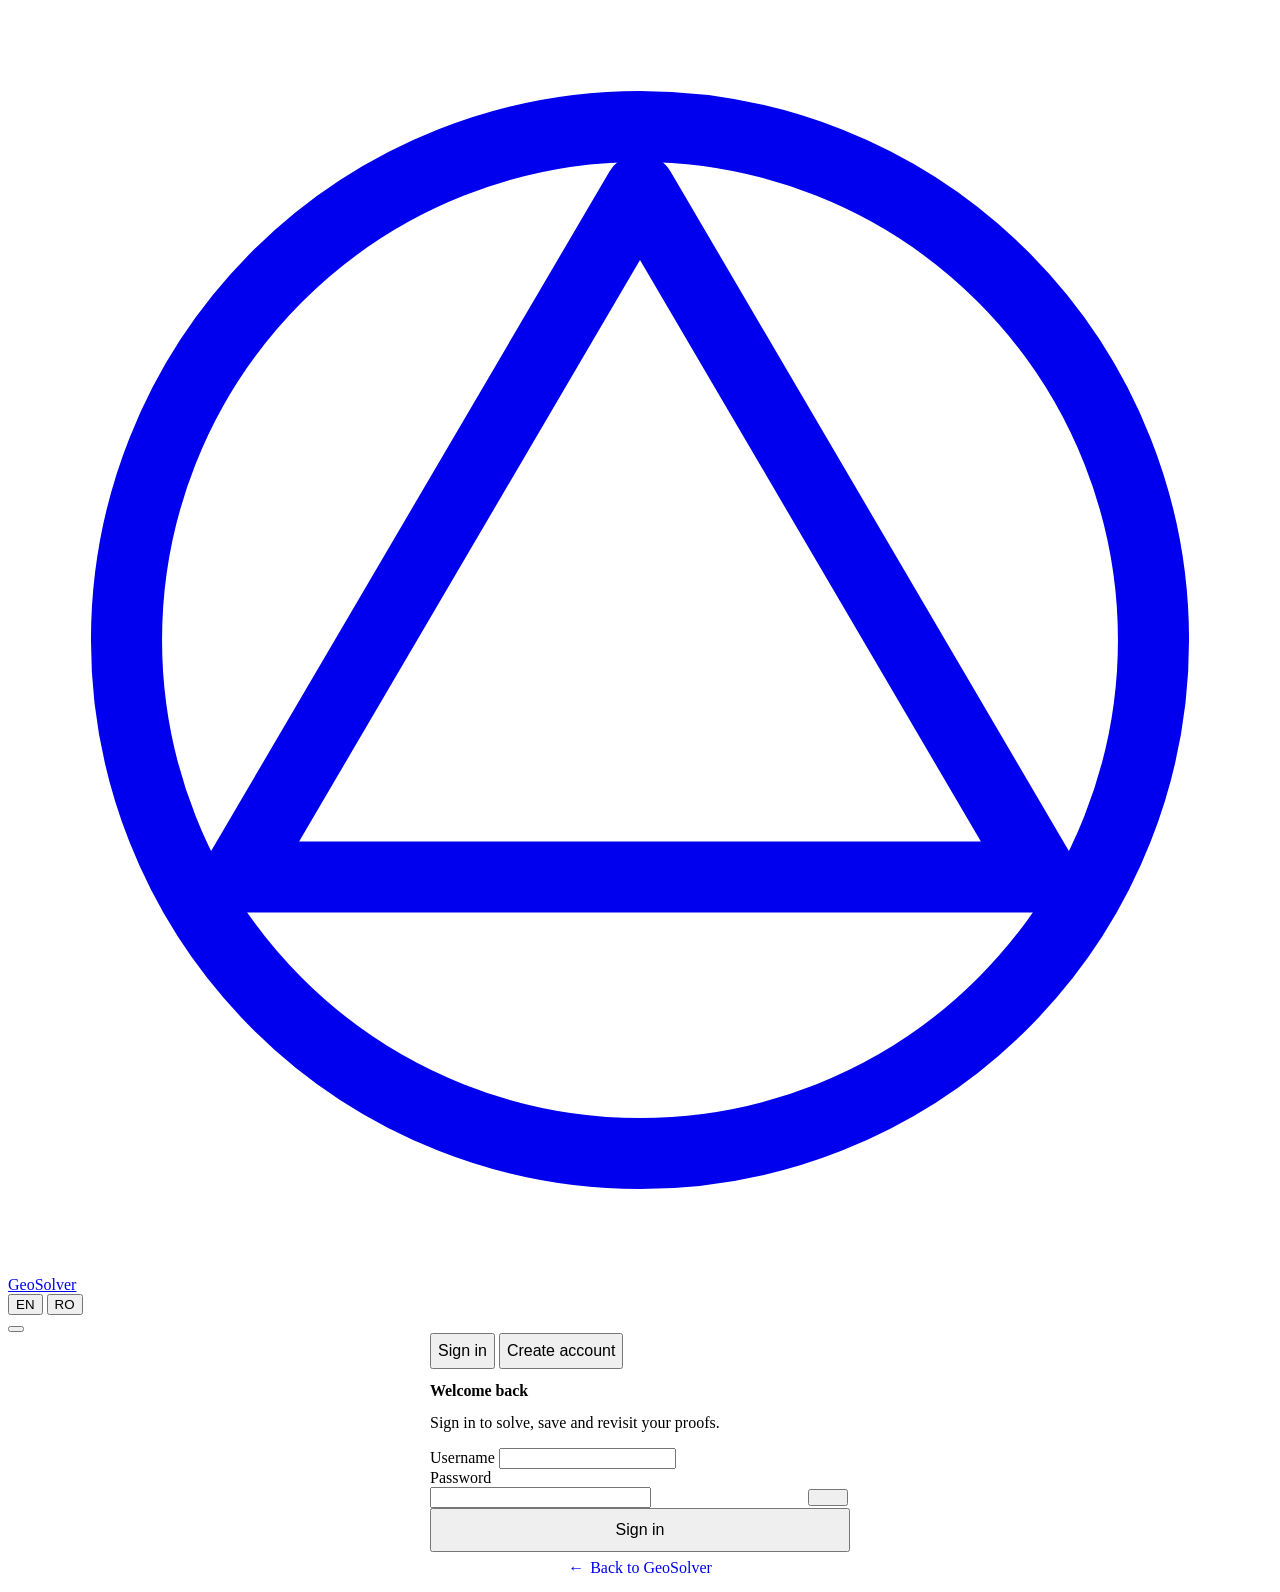
==== ag-studio/assets/auth.html @ deb3b7c5 "Merge branch 'wf/iph-layout' into wf/release-iphone" ====
<!DOCTYPE html>
<html lang="en">
<head>
<meta charset="utf-8">
<meta name="viewport" content="width=device-width, initial-scale=1, viewport-fit=cover">
<meta name="theme-color" media="(prefers-color-scheme: light)" content="#f7f7f5">
<meta name="theme-color" media="(prefers-color-scheme: dark)" content="#121417">
<meta name="color-scheme" content="light dark">
<meta name="i18n-title" content="auth.doctitle">
<script>(function(){var d=document.documentElement;try{var t=localStorage.getItem('theme');if(t==='light'||t==='dark')d.setAttribute('data-theme',t);var l=localStorage.getItem('lang');if(!l){var m=document.cookie.match(/(?:^|;\s*)lang=(en|ro)\b/);if(m)l=m[1];}if(!l){var a=navigator.languages||[navigator.language||''];for(var i=0;i<a.length&&!l;i++){var p=String(a[i]).slice(0,2).toLowerCase();if(p==='ro'||p==='en')l=p;}}if(l==='ro'){d.lang='ro';d.setAttribute('data-lang','ro');d.classList.add('i18n-pending');setTimeout(function(){d.classList.remove('i18n-pending');},800);}}catch(e){}})();</script>
<title>Sign in · GeoSolver</title>
<link rel="manifest" href="/manifest.webmanifest">
<link rel="icon" href="/favicon.svg" type="image/svg+xml">
<link rel="apple-touch-icon" href="/apple-touch-icon.png">
<meta name="apple-mobile-web-app-title" content="GeoSolver">
<meta name="apple-mobile-web-app-capable" content="yes">
<meta name="mobile-web-app-capable" content="yes">
<meta name="apple-mobile-web-app-status-bar-style" content="default">
<!--pwa-splash-->
<link rel="preload" href="/assets/fonts/inter.woff2" as="font" type="font/woff2" crossorigin>
<link rel="stylesheet" href="/assets/app.css">
<style>
  .auth-page { min-height: var(--vh-dyn); display: grid; grid-template-rows: auto 1fr auto; }
  .auth-main { display: grid; justify-items: center; align-content: start; padding: clamp(24px, 9vh, 96px) max(var(--s4), var(--sai-r)) max(var(--s6), var(--sai-b)) max(var(--s4), var(--sai-l)); gap: var(--s5); }
  .auth-card { width: min(100%, 420px); padding: var(--s5); display: grid; gap: var(--s4); }
  .auth-card .tabs { width: 100%; }
  .auth-card .tabs > button { flex: 1; min-height: 36px; font-size: var(--fs-14); }
  .auth-card h1 { font-family: var(--font-math); font-size: var(--fs-25); font-weight: 600; letter-spacing: -0.005em; }
  .auth-card .sub { color: var(--text-2); margin-top: 4px; text-wrap: balance; }
  .auth-form { display: grid; gap: var(--s4); }
  .pw-wrap { position: relative; }
  .pw-wrap .input { padding-right: 46px; }
  .pw-toggle { position: absolute; right: 2px; top: 2px; width: 40px; height: calc(100% - 4px); }
  .field-msg { min-height: 1.25rem; font-size: var(--fs-13); color: var(--text-2); display: flex; gap: 6px; align-items: center; }
  .field-msg:empty { display: none; }
  .auth-form .field { gap: 6px; }
  .field-msg.is-err { color: var(--false); }
  .field-msg.is-ok { color: var(--proved); }
  .field-msg svg { width: 14px; height: 14px; flex: none; }
  .form-msg:empty { display: none; }
  .form-msg .banner { animation: rise 160ms ease-out; }
  .form-msg .banner { margin: 0; }
  .auth-submit { width: 100%; min-height: 44px; font-size: var(--fs-16); }
  .auth-submit .spinner { width: 16px; height: 16px; }
  .back { font-size: var(--fs-14); display: inline-flex; gap: 6px; align-items: center; text-decoration: none; min-height: 32px; }
  @media (hover: hover) { .back:hover { text-decoration: underline; } }
  .back:active { text-decoration: underline; }
  @media (max-width: 480px) { .auth-card { padding: var(--s4); } }
  @media (pointer: coarse) { .auth-card .tabs > button { min-height: 38px; } .back { min-height: 44px; } .pw-toggle { width: 44px; } .pw-toggle::after { content: ""; position: absolute; inset: -2px 0; } .pw-wrap .input { padding-right: 50px; } }
</style>
<script src="/assets/i18n.js"></script>
</head>
<body>
<div class="auth-page">
  <header class="site-header roomy">
    <div class="inner">
      <a class="wordmark" href="/" data-i18n-attr="aria-label:nav.home" aria-label="GeoSolver home">
        <svg viewBox="0 0 32 32" aria-hidden="true"><circle cx="16" cy="16" r="13" fill="none" stroke="currentColor" stroke-width="1.8"/><path d="M16 4.6 26.2 22H5.8Z" fill="none" stroke="currentColor" stroke-width="1.8" stroke-linejoin="round"/></svg>
        <span>GeoSolver</span>
      </a>
      <div class="spacer"></div>
      <div class="header-tools">
        <div class="seg lang-seg" role="group" data-i18n-attr="aria-label:lang.label" aria-label="Language">
          <button type="button" data-lang-set="en" aria-pressed="true" lang="en">EN</button>
          <button type="button" data-lang-set="ro" aria-pressed="false" lang="ro">RO</button>
        </div>
        <button type="button" class="icon-btn" data-theme-toggle aria-label="Color theme"></button>
      </div>
    </div>
  </header>
  <main class="auth-main" id="main">
    <section class="auth-card card" aria-labelledby="heading">
      <div class="seg tabs" role="tablist" data-i18n-attr="aria-label:auth.tabs" aria-label="Sign in or create an account">
        <button type="button" role="tab" id="tab-login" aria-selected="true" aria-controls="form" tabindex="0" data-i18n="nav.signin">Sign in</button>
        <button type="button" role="tab" id="tab-register" aria-selected="false" aria-controls="form" tabindex="-1" data-i18n="nav.create">Create account</button>
      </div>
      <div>
        <h1 id="heading">Welcome back</h1>
        <p class="sub" id="subhead">Sign in to solve, save and revisit your proofs.</p>
      </div>
      <form class="auth-form" id="form" role="tabpanel" aria-labelledby="heading" novalidate>
        <div class="field">
          <label for="username" data-i18n="auth.username">Username</label>
          <input class="input" id="username" name="username" autocomplete="username" autocapitalize="off" autocorrect="off" spellcheck="false" enterkeyhint="next" maxlength="32" required aria-describedby="user-msg">
          <p class="field-msg" id="user-msg"></p>
        </div>
        <div class="field">
          <label for="password" data-i18n="auth.password">Password</label>
          <div class="pw-wrap">
            <input class="input" id="password" name="password" type="password" autocomplete="current-password" enterkeyhint="go" maxlength="128" required aria-describedby="pass-msg">
            <button type="button" class="icon-btn pw-toggle" id="pw-toggle" aria-pressed="false" data-i18n-attr="aria-label:auth.show;title:auth.show" aria-label="Show password" aria-controls="password"></button>
          </div>
          <p class="field-msg" id="pass-msg"></p>
        </div>
        <div class="form-msg" id="form-msg"></div>
        <button type="submit" class="btn btn-primary auth-submit" id="submit">Sign in</button>
      </form>
    </section>
    <a class="back" href="/"><span aria-hidden="true">←</span><span data-i18n="nav.back">Back to GeoSolver</span></a>
  </main>
  <div></div>
</div>
<script src="/assets/site.js"></script>
<script src="/assets/auth.js"></script>
</body>
</html>
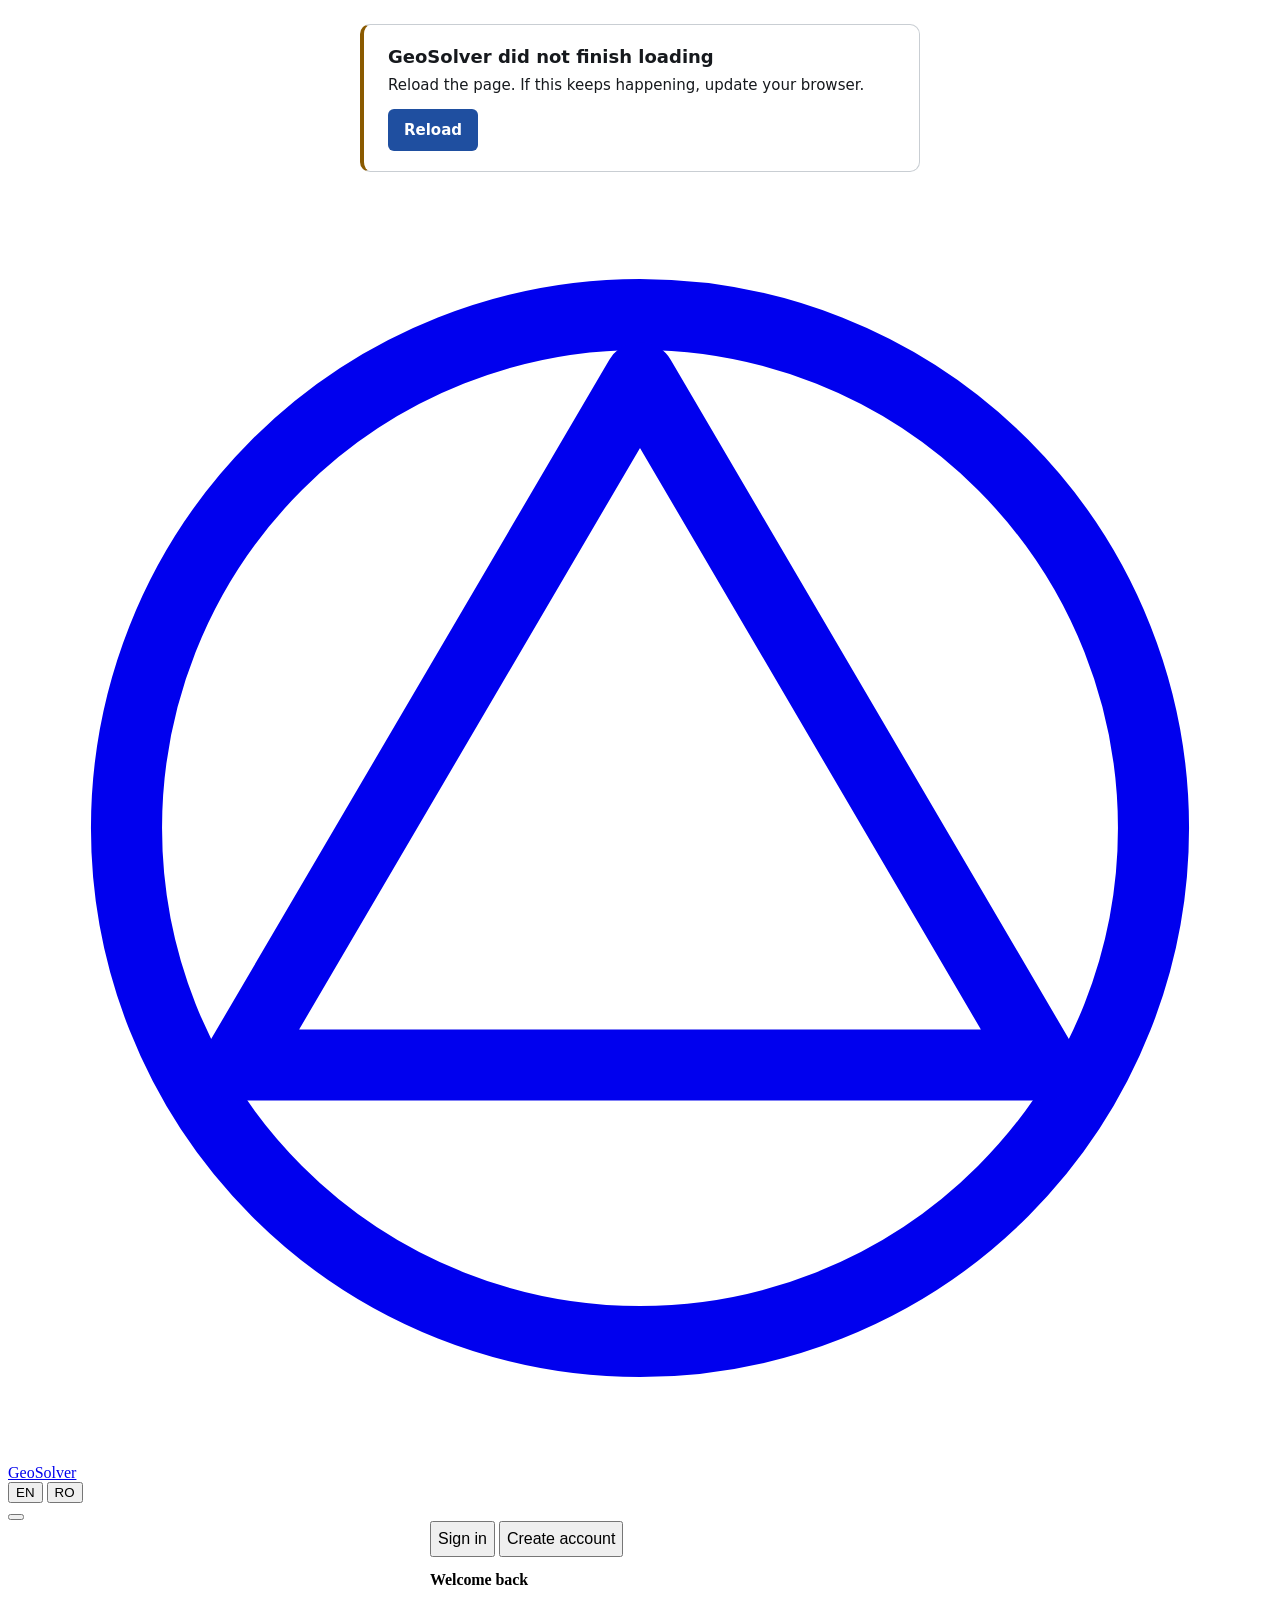
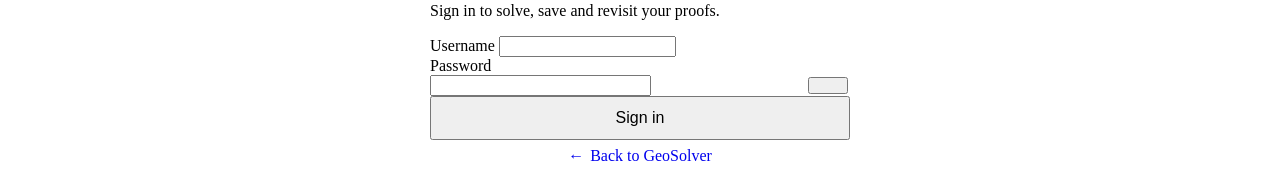
==== commit 9b3f1bd3: "ag-studio: browser baseline (Safari 15.4 / Chrome 100 / Firefox 100 / Samsung 17), old-browser and n" ====
--- a/ag-studio/assets/auth.html
+++ b/ag-studio/assets/auth.html
@@ -8,6 +8,26 @@
 <meta name="color-scheme" content="light dark">
 <meta name="i18n-title" content="auth.doctitle">
 <script>(function(){var d=document.documentElement;try{var t=localStorage.getItem('theme');if(t==='light'||t==='dark')d.setAttribute('data-theme',t);var l=localStorage.getItem('lang');if(!l){var m=document.cookie.match(/(?:^|;\s*)lang=(en|ro)\b/);if(m)l=m[1];}if(!l){var a=navigator.languages||[navigator.language||''];for(var i=0;i<a.length&&!l;i++){var p=String(a[i]).slice(0,2).toLowerCase();if(p==='ro'||p==='en')l=p;}}if(l==='ro'){d.lang='ro';d.setAttribute('data-lang','ro');d.classList.add('i18n-pending');setTimeout(function(){d.classList.remove('i18n-pending');},800);}}catch(e){}})();</script>
+<script>(function(){var w=window,r=document.documentElement,ok=false;try{var C=w.CSS;ok=!!(w.fetch&&w.Promise&&w.Map&&w.Set&&w.WeakMap&&w.AbortController&&w.ResizeObserver&&w.IntersectionObserver&&w.PointerEvent&&w.Intl&&Intl.PluralRules&&Intl.RelativeTimeFormat&&w.matchMedia&&Element.prototype.closest&&C&&C.supports&&C.supports("--gs","0")&&C.supports("display","grid")&&C.supports("aspect-ratio","1 / 1"));}catch(e){}if(!ok){r.className=r.className.replace("i18n-pending","")+" gs-old";return;}w.addEventListener("load",function(){if(!(w.GS&&w.GS.booted))r.className+=" gs-fail";});})();</script>
+<style>
+  .gs-note { display: none; box-sizing: border-box; max-width: 560px; margin: 24px auto; padding: 20px 24px; border: 1px solid #c9ced3; border-left: 4px solid #8a5a00; border-radius: 10px; background: #fff; color: #16191d; font: 15px/1.5 system-ui, -apple-system, "Segoe UI", Roboto, Arial, sans-serif; text-align: left; }
+  .gs-note h2 { margin: 0 0 6px; font-size: 18px; line-height: 1.3; font-weight: 600; }
+  .gs-note p { margin: 0; }
+  .gs-note a { display: inline-block; margin-top: 12px; padding: 10px 16px; border-radius: 6px; background: #1f4fa0; color: #fff; text-decoration: none; font-weight: 600; }
+  .gs-old #gs-old, .gs-fail #gs-fail, .gs-show { display: block; }
+  .gs-old body { background: #f7f7f5; }
+  .gs-old body > :not(#gs-old) { display: none !important; }
+  html[lang="ro"] .gs-note:not(.gs-both) [lang="en"], html:not([lang="ro"]) .gs-note:not(.gs-both) [lang="ro"] { display: none; }
+  .gs-both [lang="ro"] { margin-top: 12px; padding-top: 12px; border-top: 1px solid #dadcd8; }
+  @media (prefers-color-scheme: dark) {
+    .gs-note { background: #1a1d21; color: #e8eaed; border-color: #3d444b; border-left-color: #f2c063; }
+    .gs-note a { background: #8db2e8; color: #0e1218; }
+    .gs-old body { background: #121417; }
+    .gs-both [lang="ro"] { border-top-color: #3d444b; }
+  }
+  @media (max-width: 600px) { .gs-note { margin: 16px; } }
+</style>
+<noscript><style>body > :not(noscript) { display: none !important; }</style></noscript>
 <title>Sign in · GeoSolver</title>
 <link rel="manifest" href="/manifest.webmanifest">
 <link rel="icon" href="/favicon.svg" type="image/svg+xml">
@@ -51,6 +71,9 @@
 <script src="/assets/i18n.js"></script>
 </head>
 <body>
+<div class="gs-note" id="gs-old" role="alert"><div lang="en"><h2>This browser is too old for GeoSolver</h2><p>Update it to Safari 15.4, Chrome 100, Firefox 100, Samsung Internet 17 or newer, or open this page in another browser.</p></div><div lang="ro"><h2>Acest browser este prea vechi pentru GeoSolver</h2><p>Actualizează-⁠l la Safari 15.4, Chrome 100, Firefox 100, Samsung Internet 17 sau mai nou, ori deschide pagina în alt browser.</p></div></div>
+<div class="gs-note" id="gs-fail" role="alert"><div lang="en"><h2>GeoSolver did not finish loading</h2><p>Reload the page. If this keeps happening, update your browser.</p><a href="">Reload</a></div><div lang="ro"><h2>GeoSolver nu s-⁠a încărcat complet</h2><p>Reîncarcă pagina. Dacă se repetă, actualizează browserul.</p><a href="">Reîncarcă</a></div></div>
+<noscript><div class="gs-note gs-show gs-both" role="alert"><div lang="en"><h2>GeoSolver needs JavaScript</h2><p>Turn JavaScript on in your browser settings, then reload this page.</p></div><div lang="ro"><h2>GeoSolver are nevoie de JavaScript</h2><p>Activează JavaScript în setările browserului, apoi reîncarcă pagina.</p></div></div></noscript>
 <div class="auth-page">
   <header class="site-header roomy">
     <div class="inner">
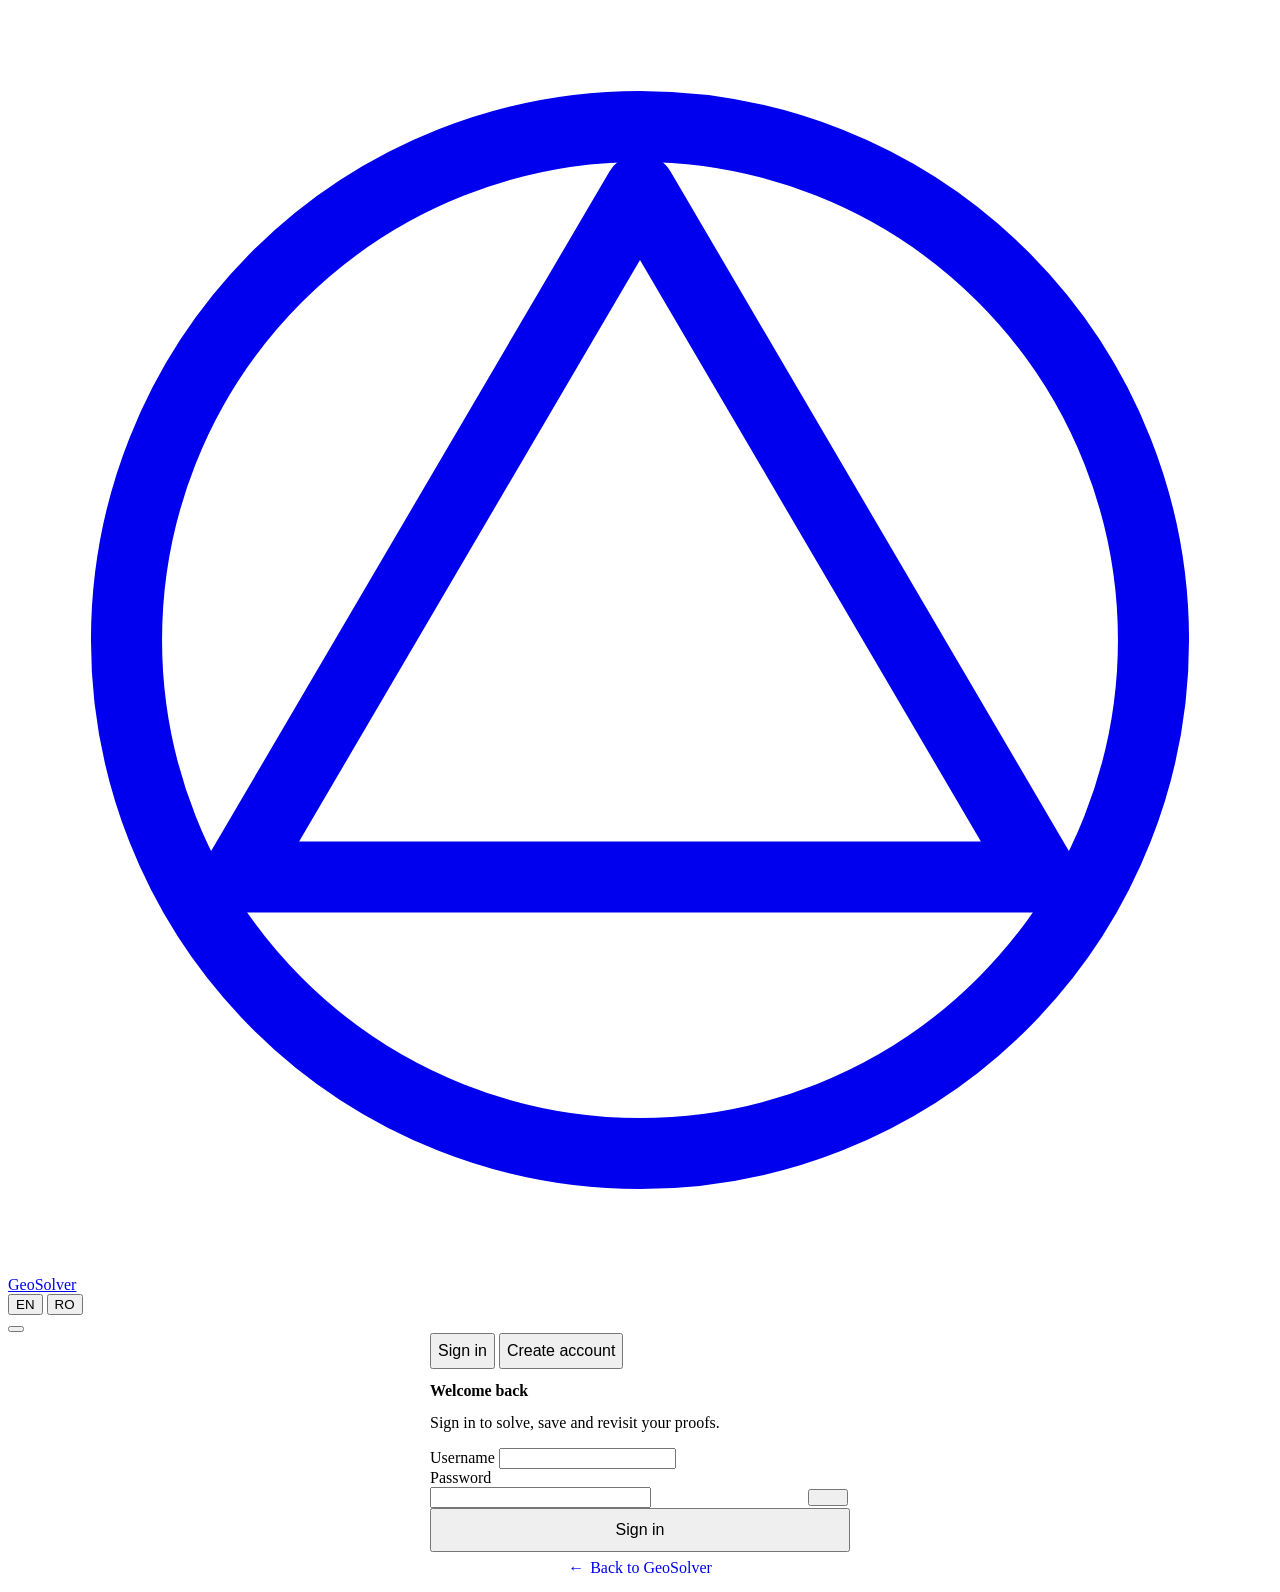
==== commit 5f594b72: "ag-studio: Android phones, Fold cover screen and page zoom - Back button: the history drawer and the" ====
--- a/ag-studio/assets/auth.html
+++ b/ag-studio/assets/auth.html
@@ -8,26 +8,6 @@
 <meta name="color-scheme" content="light dark">
 <meta name="i18n-title" content="auth.doctitle">
 <script>(function(){var d=document.documentElement;try{var t=localStorage.getItem('theme');if(t==='light'||t==='dark')d.setAttribute('data-theme',t);var l=localStorage.getItem('lang');if(!l){var m=document.cookie.match(/(?:^|;\s*)lang=(en|ro)\b/);if(m)l=m[1];}if(!l){var a=navigator.languages||[navigator.language||''];for(var i=0;i<a.length&&!l;i++){var p=String(a[i]).slice(0,2).toLowerCase();if(p==='ro'||p==='en')l=p;}}if(l==='ro'){d.lang='ro';d.setAttribute('data-lang','ro');d.classList.add('i18n-pending');setTimeout(function(){d.classList.remove('i18n-pending');},800);}}catch(e){}})();</script>
-<script>(function(){var w=window,r=document.documentElement,ok=false;try{var C=w.CSS;ok=!!(w.fetch&&w.Promise&&w.Map&&w.Set&&w.WeakMap&&w.AbortController&&w.ResizeObserver&&w.IntersectionObserver&&w.PointerEvent&&w.Intl&&Intl.PluralRules&&Intl.RelativeTimeFormat&&w.matchMedia&&Element.prototype.closest&&C&&C.supports&&C.supports("--gs","0")&&C.supports("display","grid")&&C.supports("aspect-ratio","1 / 1"));}catch(e){}if(!ok){r.className=r.className.replace("i18n-pending","")+" gs-old";return;}w.addEventListener("load",function(){if(!(w.GS&&w.GS.booted))r.className+=" gs-fail";});})();</script>
-<style>
-  .gs-note { display: none; box-sizing: border-box; max-width: 560px; margin: 24px auto; padding: 20px 24px; border: 1px solid #c9ced3; border-left: 4px solid #8a5a00; border-radius: 10px; background: #fff; color: #16191d; font: 15px/1.5 system-ui, -apple-system, "Segoe UI", Roboto, Arial, sans-serif; text-align: left; }
-  .gs-note h2 { margin: 0 0 6px; font-size: 18px; line-height: 1.3; font-weight: 600; }
-  .gs-note p { margin: 0; }
-  .gs-note a { display: inline-block; margin-top: 12px; padding: 10px 16px; border-radius: 6px; background: #1f4fa0; color: #fff; text-decoration: none; font-weight: 600; }
-  .gs-old #gs-old, .gs-fail #gs-fail, .gs-show { display: block; }
-  .gs-old body { background: #f7f7f5; }
-  .gs-old body > :not(#gs-old) { display: none !important; }
-  html[lang="ro"] .gs-note:not(.gs-both) [lang="en"], html:not([lang="ro"]) .gs-note:not(.gs-both) [lang="ro"] { display: none; }
-  .gs-both [lang="ro"] { margin-top: 12px; padding-top: 12px; border-top: 1px solid #dadcd8; }
-  @media (prefers-color-scheme: dark) {
-    .gs-note { background: #1a1d21; color: #e8eaed; border-color: #3d444b; border-left-color: #f2c063; }
-    .gs-note a { background: #8db2e8; color: #0e1218; }
-    .gs-old body { background: #121417; }
-    .gs-both [lang="ro"] { border-top-color: #3d444b; }
-  }
-  @media (max-width: 600px) { .gs-note { margin: 16px; } }
-</style>
-<noscript><style>body > :not(noscript) { display: none !important; }</style></noscript>
 <title>Sign in · GeoSolver</title>
 <link rel="manifest" href="/manifest.webmanifest">
 <link rel="icon" href="/favicon.svg" type="image/svg+xml">
@@ -40,7 +20,7 @@
 <link rel="preload" href="/assets/fonts/inter.woff2" as="font" type="font/woff2" crossorigin>
 <link rel="stylesheet" href="/assets/app.css">
 <style>
-  .auth-page { min-height: var(--vh-dyn); display: grid; grid-template-rows: auto 1fr auto; }
+  .auth-page { min-height: var(--vh-dyn); display: grid; grid-template-columns: minmax(0, 1fr); grid-template-rows: auto 1fr auto; }
   .auth-main { display: grid; justify-items: center; align-content: start; padding: clamp(24px, 9vh, 96px) max(var(--s4), var(--sai-r)) max(var(--s6), var(--sai-b)) max(var(--s4), var(--sai-l)); gap: var(--s5); }
   .auth-card { width: min(100%, 420px); padding: var(--s5); display: grid; gap: var(--s4); }
   .auth-card .tabs { width: 100%; }
@@ -66,14 +46,12 @@
   @media (hover: hover) { .back:hover { text-decoration: underline; } }
   .back:active { text-decoration: underline; }
   @media (max-width: 480px) { .auth-card { padding: var(--s4); } }
-  @media (pointer: coarse) { .auth-card .tabs > button { min-height: 38px; } .back { min-height: 44px; } .pw-toggle { width: 44px; } .pw-toggle::after { content: ""; position: absolute; inset: -2px 0; } .pw-wrap .input { padding-right: 50px; } }
+  @media (max-width: 299px) { .auth-main { padding-left: max(var(--s2), var(--sai-l)); padding-right: max(var(--s2), var(--sai-r)); } .auth-card { padding: var(--s3); } .auth-submit { white-space: normal; } }
+  @media (pointer: coarse) { .auth-card .tabs > button { min-height: 42px; } .back { min-height: 48px; } .pw-toggle { width: 48px; } .pw-toggle::after { content: ""; position: absolute; inset: -2px 0; } .pw-wrap .input { padding-right: 54px; } .auth-submit { min-height: 48px; } }
 </style>
 <script src="/assets/i18n.js"></script>
 </head>
 <body>
-<div class="gs-note" id="gs-old" role="alert"><div lang="en"><h2>This browser is too old for GeoSolver</h2><p>Update it to Safari 15.4, Chrome 100, Firefox 100, Samsung Internet 17 or newer, or open this page in another browser.</p></div><div lang="ro"><h2>Acest browser este prea vechi pentru GeoSolver</h2><p>Actualizează-⁠l la Safari 15.4, Chrome 100, Firefox 100, Samsung Internet 17 sau mai nou, ori deschide pagina în alt browser.</p></div></div>
-<div class="gs-note" id="gs-fail" role="alert"><div lang="en"><h2>GeoSolver did not finish loading</h2><p>Reload the page. If this keeps happening, update your browser.</p><a href="">Reload</a></div><div lang="ro"><h2>GeoSolver nu s-⁠a încărcat complet</h2><p>Reîncarcă pagina. Dacă se repetă, actualizează browserul.</p><a href="">Reîncarcă</a></div></div>
-<noscript><div class="gs-note gs-show gs-both" role="alert"><div lang="en"><h2>GeoSolver needs JavaScript</h2><p>Turn JavaScript on in your browser settings, then reload this page.</p></div><div lang="ro"><h2>GeoSolver are nevoie de JavaScript</h2><p>Activează JavaScript în setările browserului, apoi reîncarcă pagina.</p></div></div></noscript>
 <div class="auth-page">
   <header class="site-header roomy">
     <div class="inner">
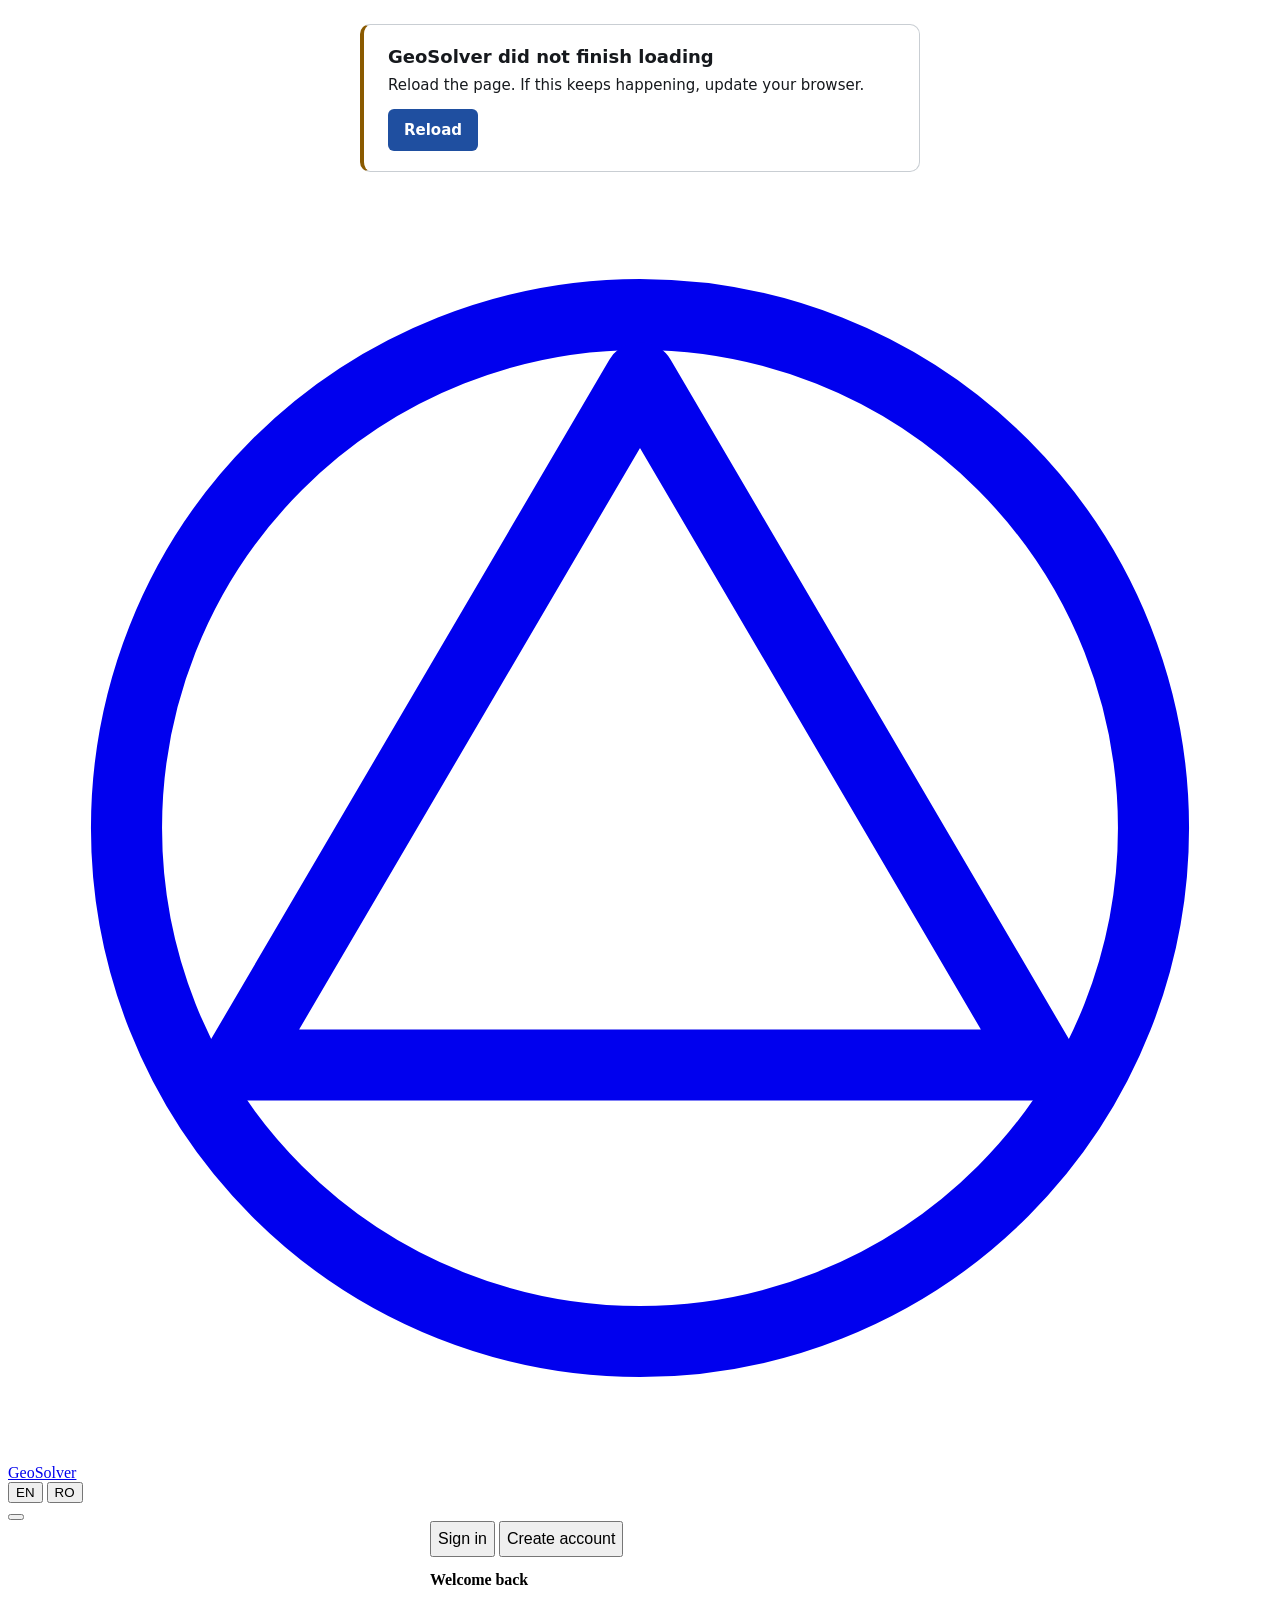
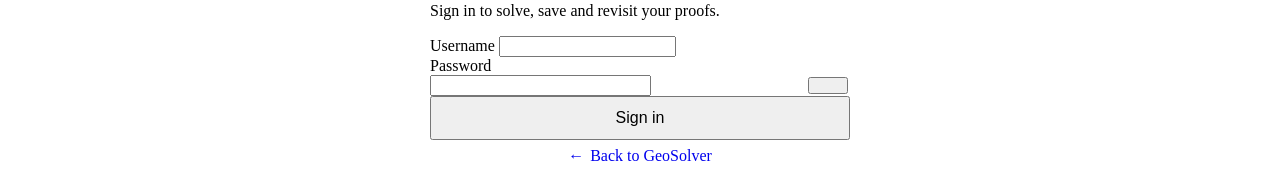
==== commit 5f41e42f: "Merge wf/dev-compat into wf/release-devices: browser baseline, fallbacks, old-browser/no-JS notices," ====
--- a/ag-studio/assets/auth.html
+++ b/ag-studio/assets/auth.html
@@ -8,6 +8,26 @@
 <meta name="color-scheme" content="light dark">
 <meta name="i18n-title" content="auth.doctitle">
 <script>(function(){var d=document.documentElement;try{var t=localStorage.getItem('theme');if(t==='light'||t==='dark')d.setAttribute('data-theme',t);var l=localStorage.getItem('lang');if(!l){var m=document.cookie.match(/(?:^|;\s*)lang=(en|ro)\b/);if(m)l=m[1];}if(!l){var a=navigator.languages||[navigator.language||''];for(var i=0;i<a.length&&!l;i++){var p=String(a[i]).slice(0,2).toLowerCase();if(p==='ro'||p==='en')l=p;}}if(l==='ro'){d.lang='ro';d.setAttribute('data-lang','ro');d.classList.add('i18n-pending');setTimeout(function(){d.classList.remove('i18n-pending');},800);}}catch(e){}})();</script>
+<script>(function(){var w=window,r=document.documentElement,ok=false;try{var C=w.CSS;ok=!!(w.fetch&&w.Promise&&w.Map&&w.Set&&w.WeakMap&&w.AbortController&&w.ResizeObserver&&w.IntersectionObserver&&w.PointerEvent&&w.Intl&&Intl.PluralRules&&Intl.RelativeTimeFormat&&w.matchMedia&&Element.prototype.closest&&C&&C.supports&&C.supports("--gs","0")&&C.supports("display","grid")&&C.supports("aspect-ratio","1 / 1"));}catch(e){}if(!ok){r.className=r.className.replace("i18n-pending","")+" gs-old";return;}w.addEventListener("load",function(){if(!(w.GS&&w.GS.booted))r.className+=" gs-fail";});})();</script>
+<style>
+  .gs-note { display: none; box-sizing: border-box; max-width: 560px; margin: 24px auto; padding: 20px 24px; border: 1px solid #c9ced3; border-left: 4px solid #8a5a00; border-radius: 10px; background: #fff; color: #16191d; font: 15px/1.5 system-ui, -apple-system, "Segoe UI", Roboto, Arial, sans-serif; text-align: left; }
+  .gs-note h2 { margin: 0 0 6px; font-size: 18px; line-height: 1.3; font-weight: 600; }
+  .gs-note p { margin: 0; }
+  .gs-note a { display: inline-block; margin-top: 12px; padding: 10px 16px; border-radius: 6px; background: #1f4fa0; color: #fff; text-decoration: none; font-weight: 600; }
+  .gs-old #gs-old, .gs-fail #gs-fail, .gs-show { display: block; }
+  .gs-old body { background: #f7f7f5; }
+  .gs-old body > :not(#gs-old) { display: none !important; }
+  html[lang="ro"] .gs-note:not(.gs-both) [lang="en"], html:not([lang="ro"]) .gs-note:not(.gs-both) [lang="ro"] { display: none; }
+  .gs-both [lang="ro"] { margin-top: 12px; padding-top: 12px; border-top: 1px solid #dadcd8; }
+  @media (prefers-color-scheme: dark) {
+    .gs-note { background: #1a1d21; color: #e8eaed; border-color: #3d444b; border-left-color: #f2c063; }
+    .gs-note a { background: #8db2e8; color: #0e1218; }
+    .gs-old body { background: #121417; }
+    .gs-both [lang="ro"] { border-top-color: #3d444b; }
+  }
+  @media (max-width: 600px) { .gs-note { margin: 16px; } }
+</style>
+<noscript><style>body > :not(noscript) { display: none !important; }</style></noscript>
 <title>Sign in · GeoSolver</title>
 <link rel="manifest" href="/manifest.webmanifest">
 <link rel="icon" href="/favicon.svg" type="image/svg+xml">
@@ -20,7 +40,7 @@
 <link rel="preload" href="/assets/fonts/inter.woff2" as="font" type="font/woff2" crossorigin>
 <link rel="stylesheet" href="/assets/app.css">
 <style>
-  .auth-page { min-height: var(--vh-dyn); display: grid; grid-template-columns: minmax(0, 1fr); grid-template-rows: auto 1fr auto; }
+  .auth-page { min-height: var(--vh-dyn); display: grid; grid-template-rows: auto 1fr auto; }
   .auth-main { display: grid; justify-items: center; align-content: start; padding: clamp(24px, 9vh, 96px) max(var(--s4), var(--sai-r)) max(var(--s6), var(--sai-b)) max(var(--s4), var(--sai-l)); gap: var(--s5); }
   .auth-card { width: min(100%, 420px); padding: var(--s5); display: grid; gap: var(--s4); }
   .auth-card .tabs { width: 100%; }
@@ -46,12 +66,14 @@
   @media (hover: hover) { .back:hover { text-decoration: underline; } }
   .back:active { text-decoration: underline; }
   @media (max-width: 480px) { .auth-card { padding: var(--s4); } }
-  @media (max-width: 299px) { .auth-main { padding-left: max(var(--s2), var(--sai-l)); padding-right: max(var(--s2), var(--sai-r)); } .auth-card { padding: var(--s3); } .auth-submit { white-space: normal; } }
-  @media (pointer: coarse) { .auth-card .tabs > button { min-height: 42px; } .back { min-height: 48px; } .pw-toggle { width: 48px; } .pw-toggle::after { content: ""; position: absolute; inset: -2px 0; } .pw-wrap .input { padding-right: 54px; } .auth-submit { min-height: 48px; } }
+  @media (pointer: coarse) { .auth-card .tabs > button { min-height: 38px; } .back { min-height: 44px; } .pw-toggle { width: 44px; } .pw-toggle::after { content: ""; position: absolute; inset: -2px 0; } .pw-wrap .input { padding-right: 50px; } }
 </style>
 <script src="/assets/i18n.js"></script>
 </head>
 <body>
+<div class="gs-note" id="gs-old" role="alert"><div lang="en"><h2>This browser is too old for GeoSolver</h2><p>Update it to Safari 15.4, Chrome 100, Firefox 100, Samsung Internet 17 or newer, or open this page in another browser.</p></div><div lang="ro"><h2>Acest browser este prea vechi pentru GeoSolver</h2><p>Actualizează-⁠l la Safari 15.4, Chrome 100, Firefox 100, Samsung Internet 17 sau mai nou, ori deschide pagina în alt browser.</p></div></div>
+<div class="gs-note" id="gs-fail" role="alert"><div lang="en"><h2>GeoSolver did not finish loading</h2><p>Reload the page. If this keeps happening, update your browser.</p><a href="">Reload</a></div><div lang="ro"><h2>GeoSolver nu s-⁠a încărcat complet</h2><p>Reîncarcă pagina. Dacă se repetă, actualizează browserul.</p><a href="">Reîncarcă</a></div></div>
+<noscript><div class="gs-note gs-show gs-both" role="alert"><div lang="en"><h2>GeoSolver needs JavaScript</h2><p>Turn JavaScript on in your browser settings, then reload this page.</p></div><div lang="ro"><h2>GeoSolver are nevoie de JavaScript</h2><p>Activează JavaScript în setările browserului, apoi reîncarcă pagina.</p></div></div></noscript>
 <div class="auth-page">
   <header class="site-header roomy">
     <div class="inner">
